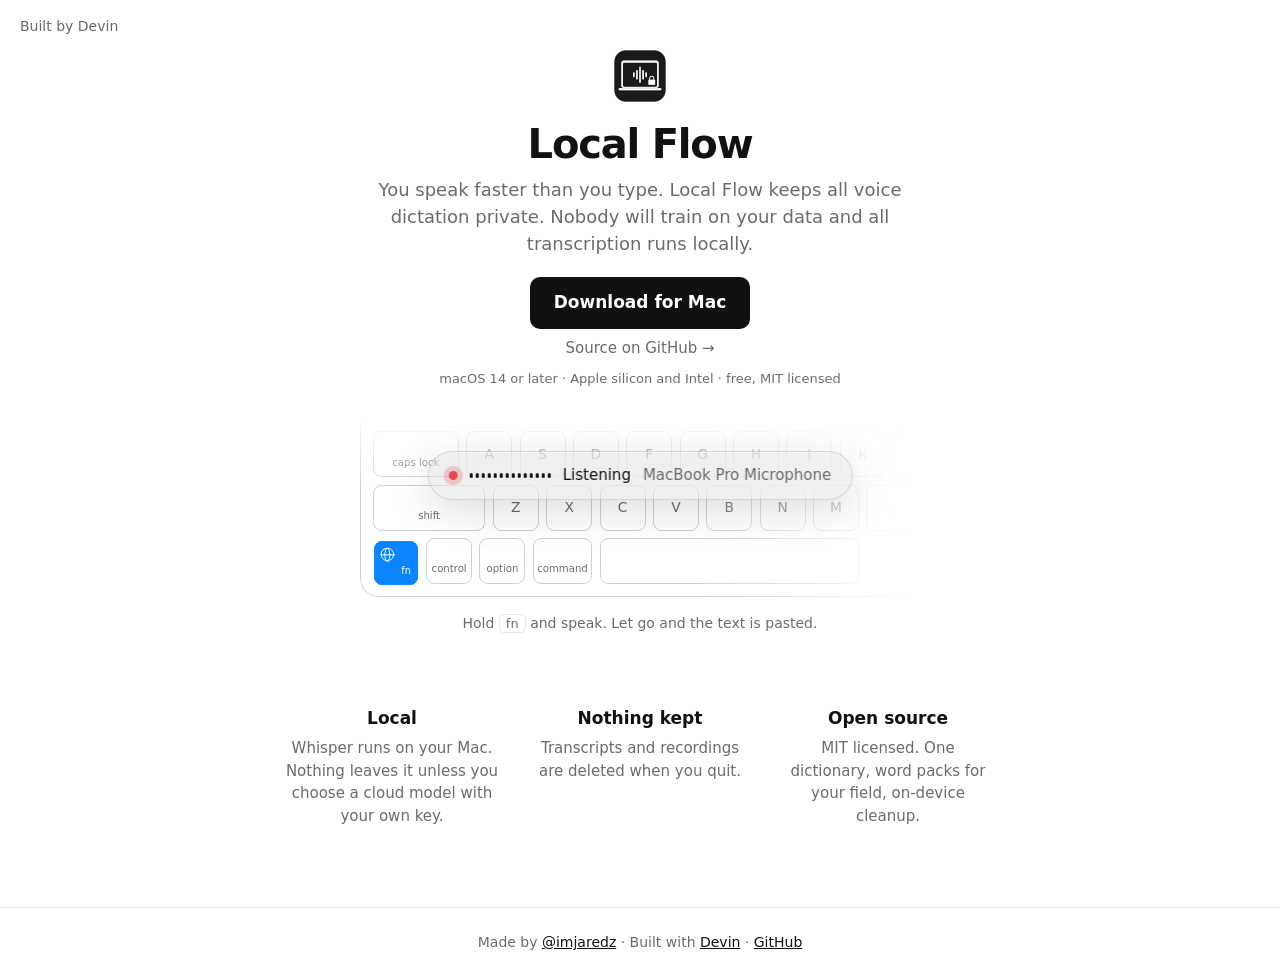
==== site/index.html @ 2ea8a8a6 "Site: Built by Devin top-left, Follow me top-right that shows while the mouse moves Co-Authored-By: " ====
<!doctype html>
<html lang="en">
<head>
<meta charset="utf-8">
<meta name="viewport" content="width=device-width, initial-scale=1">
<title>Local Flow — private dictation for Mac</title>
<meta name="description" content="You speak faster than you type. Local Flow keeps all voice dictation private. Nobody will train on your data and all transcription runs locally.">
<meta property="og:title" content="Local Flow">
<meta property="og:description" content="You speak faster than you type. Local Flow keeps all voice dictation private. Nobody will train on your data and all transcription runs locally.">
<meta property="og:image" content="https://www.uselocalflow.app/icon.png">
<meta property="og:url" content="https://www.uselocalflow.app/">
<link rel="canonical" href="https://www.uselocalflow.app/">
<link rel="icon" href="favicon.png">
<link rel="stylesheet" href="style.css">
</head>
<body>
<a class="corner left" href="https://devin.ai">Built by Devin</a>
<a class="corner right" id="follow" href="https://x.com/imjaredz">Follow me</a>
<main>
  <header class="hero">
    <img class="mark" src="icon.png" alt="" width="88" height="88">
    <h1>Local Flow</h1>
    <p class="lede">You speak faster than you type. Local Flow keeps all voice dictation private. Nobody will train on your data and all transcription runs locally.</p>
    <div class="cta">
      <a class="button" href="https://github.com/jzone3/local-flow/releases/latest/download/Local-Flow.dmg">Download for Mac</a>
      <a class="source" href="https://github.com/jzone3/local-flow">Source on GitHub →</a>
    </div>
    <p class="fine">macOS 14 or later · Apple silicon and Intel · free, MIT licensed</p>
  </header>

  <section class="demo" aria-label="Hold fn to dictate">
    <div class="stage" id="stage">
      <div class="bar" aria-hidden="true">
        <span class="dot"></span>
        <span class="wave"><i></i><i></i><i></i><i></i><i></i><i></i><i></i><i></i><i></i><i></i><i></i><i></i><i></i><i></i></span>
        <span class="state"><span class="listening">Listening</span><span class="transcribing">Transcribing</span></span>
        <span class="mic">MacBook Pro Microphone</span>
      </div>
      <div class="kbd" aria-hidden="true">
        <div class="row">
          <span class="key w175 mod">caps lock</span>
          <span class="key">A</span><span class="key">S</span><span class="key">D</span><span class="key">F</span><span class="key">G</span><span class="key">H</span><span class="key">J</span><span class="key">K</span><span class="key">L</span>
        </div>
        <div class="row">
          <span class="key w225 mod">shift</span>
          <span class="key">Z</span><span class="key">X</span><span class="key">C</span><span class="key">V</span><span class="key">B</span><span class="key">N</span><span class="key">M</span><span class="key">,</span>
        </div>
        <div class="row">
          <span class="key fn mod"><i class="globe"></i>fn</span>
          <span class="key mod">control</span>
          <span class="key mod">option</span>
          <span class="key w125 mod">command</span>
          <span class="key space"></span>
        </div>
      </div>
    </div>
    <p class="caption">Hold <kbd>fn</kbd> and speak. Let go and the text is pasted.</p>
  </section>

  <section class="features">
    <div><h2>Local</h2><p>Whisper runs on your Mac. Nothing leaves it unless you choose a cloud model with your own key.</p></div>
    <div><h2>Nothing kept</h2><p>Transcripts and recordings are deleted when you quit.</p></div>
    <div><h2>Open source</h2><p>MIT licensed. One dictionary, word packs for your field, on-device cleanup.</p></div>
  </section>
</main>

<footer>
  <p>Made by <a href="https://x.com/imjaredz">@imjaredz</a> · Built with <a href="https://devin.ai">Devin</a> · <a href="https://github.com/jzone3/local-flow">GitHub</a></p>
</footer>

<script>
(function () {
  var follow = document.getElementById('follow');
  if (follow && window.matchMedia('(hover: hover)').matches) {
    var timer;
    document.addEventListener('mousemove', function () {
      follow.classList.add('show');
      clearTimeout(timer);
      timer = setTimeout(function () { follow.classList.remove('show'); }, 1000);
    });
  }
})();
(function () {
  var stage = document.getElementById('stage');
  if (!stage) return;
  if (window.matchMedia('(prefers-reduced-motion: reduce)').matches) {
    stage.className = 'stage pressed listening';
    return;
  }
  var steps = [
    ['stage pressed listening', 2400],
    ['stage transcribing', 1000],
    ['stage transcribing hiding', 1200]
  ];
  var i = 0;
  function next() {
    stage.className = steps[i][0];
    var wait = steps[i][1];
    i = (i + 1) % steps.length;
    setTimeout(next, wait);
  }
  next();
})();
</script>
</body>
</html>
---- site/style.css ----
:root {
  color-scheme: light dark;
  --fg: #111; --bg: #fff; --muted: #6b6b6b; --line: #e6e6e6;
  --key-line: #cfcfcf;
  --k: clamp(30px, 8vw, 46px);
}
@media (prefers-color-scheme: dark) {
  :root { --fg: #f2f2f2; --bg: #0b0b0b; --muted: #9a9a9a; --line: #222; --key-line: #333; }
}
* { box-sizing: border-box; }
html, body { margin: 0; }
body {
  font: 17px/1.5 -apple-system, BlinkMacSystemFont, "SF Pro Text", system-ui, "Segoe UI", Helvetica, Arial, sans-serif;
  color: var(--fg); background: var(--bg); -webkit-font-smoothing: antialiased;
  overflow-x: hidden;
}
a { color: var(--fg); }
main { max-width: 760px; margin: 0 auto; padding: 44px 24px 0; }

.corner { position: fixed; top: 16px; font-size: 14px; color: var(--muted); text-decoration: none; z-index: 10; }
.corner:hover { color: var(--fg); text-decoration: underline; }
.corner.left { left: 20px; }
.corner.right { right: 20px; opacity: 0; transition: opacity 0.4s ease; }
.corner.right.show, .corner.right:hover, .corner.right:focus-visible { opacity: 1; }
@media (hover: none) { .corner.right { opacity: 1; } }

.hero { text-align: center; }
.mark { width: 64px; height: 64px; margin: 0 auto 14px; display: block; border-radius: 15px; }
h1 { font-size: 40px; line-height: 1.1; letter-spacing: -0.03em; margin: 0 0 10px; font-weight: 700; }
.lede { font-size: 18px; color: var(--muted); max-width: 560px; margin: 0 auto 20px; }
.cta { display: flex; flex-direction: column; align-items: center; gap: 8px; margin: 0 0 10px; }
.button { display: inline-block; background: var(--fg); color: var(--bg); text-decoration: none; padding: 13px 24px; border-radius: 10px; font-weight: 600; font-size: 17px; }
.source { font-size: 15px; color: var(--muted); text-decoration: none; }
.source:hover { color: var(--fg); text-decoration: underline; }
.fine { color: var(--muted); font-size: 13px; margin: 0; }

.demo { margin: 28px 0 0; text-align: center; }
.stage { position: relative; max-width: 560px; margin: 0 auto; }
.caption { color: var(--muted); font-size: 14px; margin: 16px 0 0; }
kbd { font: inherit; font-size: 13px; padding: 1px 6px; border: 1px solid var(--line); border-radius: 5px; }

/* keyboard: bottom-left corner of a Mac keyboard */
.kbd {
  --gap: calc(var(--k) * 0.16);
  border: 1px solid var(--key-line); border-right: 0; border-top: 0;
  border-radius: 0 0 0 calc(var(--k) * 0.4);
  padding: calc(var(--gap) * 2) 0 calc(var(--gap) * 1.6) calc(var(--gap) * 1.6);
  display: flex; flex-direction: column; gap: var(--gap);
  overflow: hidden; text-align: left;
  -webkit-mask-image: linear-gradient(to right, #000 60%, transparent 98%), linear-gradient(to bottom, transparent, #000 40%);
  -webkit-mask-composite: source-in;
  mask-image: linear-gradient(to right, #000 60%, transparent 98%), linear-gradient(to bottom, transparent, #000 40%);
  mask-composite: intersect;
}
.row { display: flex; gap: var(--gap); }
.key {
  flex: 0 0 auto; width: var(--k); height: var(--k);
  background: transparent; border-radius: calc(var(--k) * 0.18);
  border: 1px solid var(--key-line);
  display: flex; align-items: center; justify-content: center;
  font-size: calc(var(--k) * 0.3); font-weight: 500; color: var(--muted);
  transition: transform .12s ease, background .12s ease, color .12s ease;
}
.key.mod { font-size: calc(var(--k) * 0.22); align-items: flex-end; padding-bottom: calc(var(--k) * 0.14); color: var(--muted); }
.key.w125 { width: calc(var(--k) * 1.25 + var(--gap) * 0.25); }
.key.w175 { width: calc(var(--k) * 1.75 + var(--gap) * 0.75); }
.key.w225 { width: calc(var(--k) * 2.25 + var(--gap) * 1.25); }
.key.space { width: calc(var(--k) * 5 + var(--gap) * 4); }
.key.fn { position: relative; justify-content: flex-end; padding-right: calc(var(--k) * 0.14); background: var(--fg); border-color: var(--fg); color: var(--bg); box-shadow: 0 2px 6px rgba(0,0,0,.18); }
.key.fn .globe, .key.fn .globe::before, .key.fn .globe::after { border-color: var(--bg); }
.globe {
  position: absolute; top: calc(var(--k) * 0.14); left: calc(var(--k) * 0.14);
  width: calc(var(--k) * 0.3); height: calc(var(--k) * 0.3);
  border: 1.5px solid var(--muted); border-radius: 50%;
}
.globe::before, .globe::after { content: ""; position: absolute; border: 1.5px solid var(--muted); }
.globe::before { inset: -1.5px 25%; border-radius: 50%; }
.globe::after { left: -1.5px; right: -1.5px; top: 50%; height: 0; border-width: 1.5px 0 0; }
.pressed .key.fn { transform: translateY(2px) scale(.96); background: var(--accent, #0a84ff); border-color: var(--accent, #0a84ff); color: #fff; box-shadow: none; }
.pressed .key.fn .globe, .pressed .key.fn .globe::before, .pressed .key.fn .globe::after { border-color: #fff; }

/* the listening bar */
.bar {
  position: absolute; left: 50%; top: calc(var(--k) * 0.75); z-index: 2; transform: translate(-50%, 8px);
  display: inline-flex; align-items: center; gap: 12px; white-space: nowrap;
  padding: 12px 20px; border-radius: 999px;
  background: color-mix(in srgb, var(--fg) 6%, transparent);
  border: 1px solid color-mix(in srgb, var(--fg) 12%, transparent);
  box-shadow: 0 10px 40px rgba(0,0,0,.14), inset 0 1px 0 rgba(255,255,255,.25);
  -webkit-backdrop-filter: blur(20px); backdrop-filter: blur(20px);
  font-size: 15px; font-weight: 500;
  opacity: 0; transition: opacity .25s ease, transform .25s ease;
}
.listening .bar, .transcribing .bar { opacity: 1; transform: translate(-50%, 0); }
.hiding .bar { opacity: 0; transform: translate(-50%, 8px); }
.dot { width: 9px; height: 9px; border-radius: 50%; background: #e5484d; box-shadow: 0 0 0 5px rgba(229,72,77,.25); flex: none; transition: background .2s, box-shadow .2s; }
.transcribing .dot { background: var(--muted); box-shadow: 0 0 0 5px color-mix(in srgb, var(--muted) 25%, transparent); }
.wave { display: inline-flex; align-items: center; gap: 3px; height: 22px; }
.wave i { display: block; width: 3px; border-radius: 2px; background: var(--fg); height: 5px; animation: wave 1.1s ease-in-out infinite paused; }
.listening .wave i { animation-play-state: running; }
.wave i:nth-child(2n) { animation-delay: -.15s; } .wave i:nth-child(3n) { animation-delay: -.3s; } .wave i:nth-child(5n) { animation-delay: -.45s; } .wave i:nth-child(7n) { animation-delay: -.6s; }
@keyframes wave { 0%, 100% { height: 5px; } 50% { height: 20px; } }
.transcribing .wave { display: none; }
.state .transcribing { display: none; }
.transcribing .state .listening { display: none; }
.transcribing .state .transcribing { display: inline; }
.mic { color: var(--muted); font-weight: 400; }
.transcribing .mic { display: none; }

.features { display: grid; grid-template-columns: repeat(3, 1fr); gap: 28px 32px; margin: 72px 0 80px; text-align: center; }
.features h2 { font-size: 17px; margin: 0 0 6px; }
.features p { margin: 0; color: var(--muted); font-size: 15px; }

footer { border-top: 1px solid var(--line); padding: 24px; color: var(--muted); font-size: 14px; text-align: center; }
footer p { margin: 0; }

@media (max-width: 640px) {
  main { padding: 36px 20px 0; }
  .mark { width: 72px; height: 72px; border-radius: 16px; }
  h1 { font-size: 36px; }
  .lede { font-size: 18px; }
  .cta { align-items: stretch; }
  .button { text-align: center; padding: 15px 20px; }
  .source { text-align: center; }
  .demo { margin-top: 24px; }
  .bar { font-size: 14px; padding: 11px 16px; gap: 10px; }
  .mic { display: none; }
  .features { grid-template-columns: 1fr; gap: 24px; margin: 56px 0 56px; }
}

@media (prefers-reduced-motion: reduce) {
  .key, .bar, .dot, .corner { transition: none; }
  .wave i { animation: none; }
  .wave i:nth-child(odd) { height: 12px; } .wave i:nth-child(3n) { height: 18px; } .wave i:nth-child(4n) { height: 8px; }
}
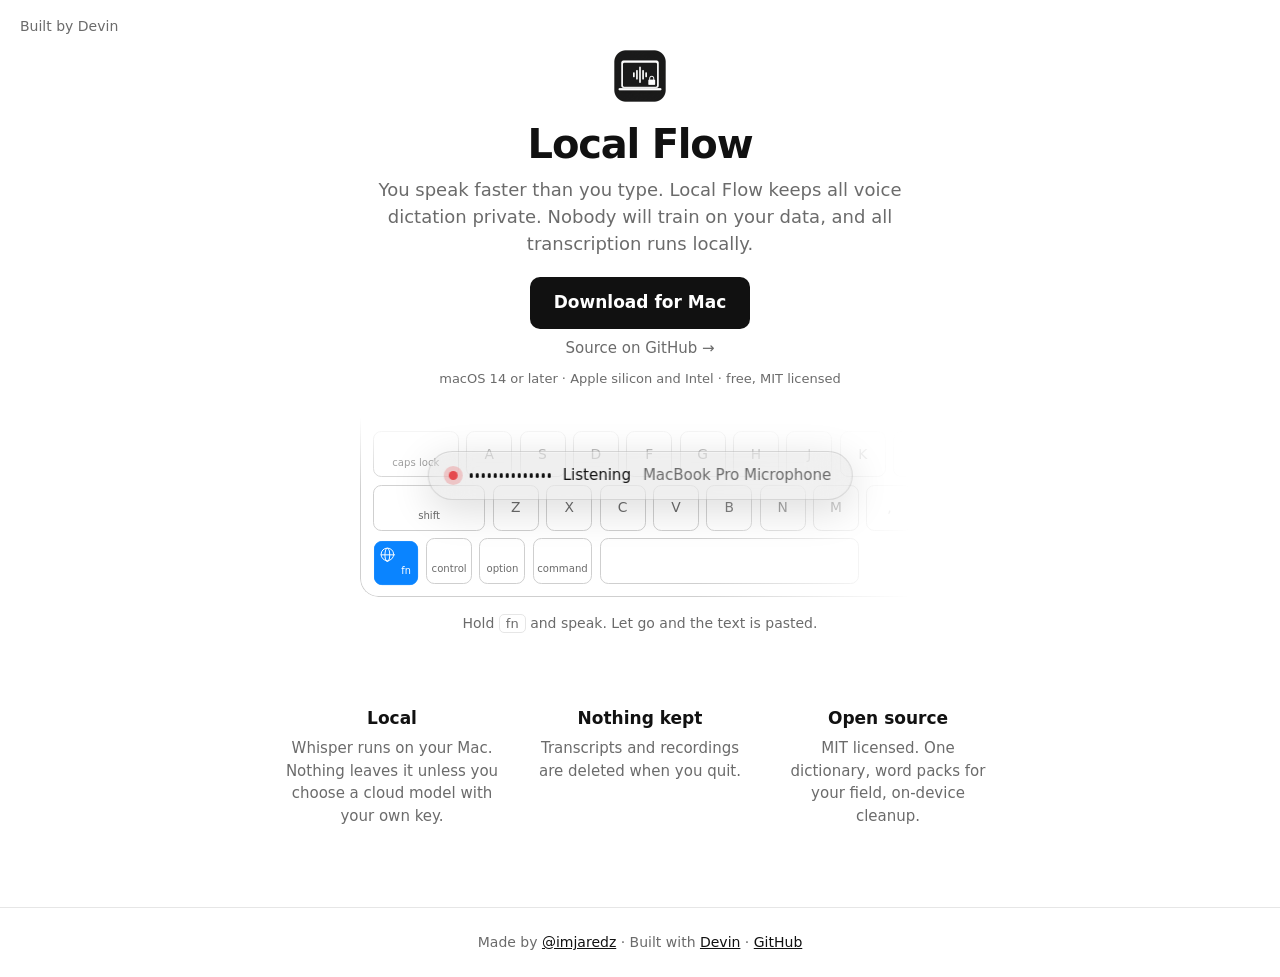
==== commit 7d5230f2: "Copy: comma in the description; capitalization Co-Authored-By: JZ Cog <jared.zoneraich@cognition.ai>" ====
--- a/site/index.html
+++ b/site/index.html
@@ -4,14 +4,14 @@
 <meta charset="utf-8">
 <meta name="viewport" content="width=device-width, initial-scale=1">
 <title>Local Flow — private dictation for Mac</title>
-<meta name="description" content="You speak faster than you type. Local Flow keeps all voice dictation private. Nobody will train on your data and all transcription runs locally.">
+<meta name="description" content="You speak faster than you type. Local Flow keeps all voice dictation private. Nobody will train on your data, and all transcription runs locally.">
 <meta property="og:title" content="Local Flow">
-<meta property="og:description" content="You speak faster than you type. Local Flow keeps all voice dictation private. Nobody will train on your data and all transcription runs locally.">
+<meta property="og:description" content="You speak faster than you type. Local Flow keeps all voice dictation private. Nobody will train on your data, and all transcription runs locally.">
 <meta property="og:image" content="https://www.uselocalflow.app/icon.png">
 <meta property="og:url" content="https://www.uselocalflow.app/">
 <link rel="canonical" href="https://www.uselocalflow.app/">
 <link rel="icon" href="favicon.png">
-<link rel="stylesheet" href="style.css">
+<link rel="stylesheet" href="style.css?v=4">
 </head>
 <body>
 <a class="corner left" href="https://devin.ai">Built by Devin</a>
@@ -20,7 +20,7 @@
   <header class="hero">
     <img class="mark" src="icon.png" alt="" width="88" height="88">
     <h1>Local Flow</h1>
-    <p class="lede">You speak faster than you type. Local Flow keeps all voice dictation private. Nobody will train on your data and all transcription runs locally.</p>
+    <p class="lede">You speak faster than you type. Local Flow keeps all voice dictation private. Nobody will train on your data, and all transcription runs locally.</p>
     <div class="cta">
       <a class="button" href="https://github.com/jzone3/local-flow/releases/latest/download/Local-Flow.dmg">Download for Mac</a>
       <a class="source" href="https://github.com/jzone3/local-flow">Source on GitHub →</a>
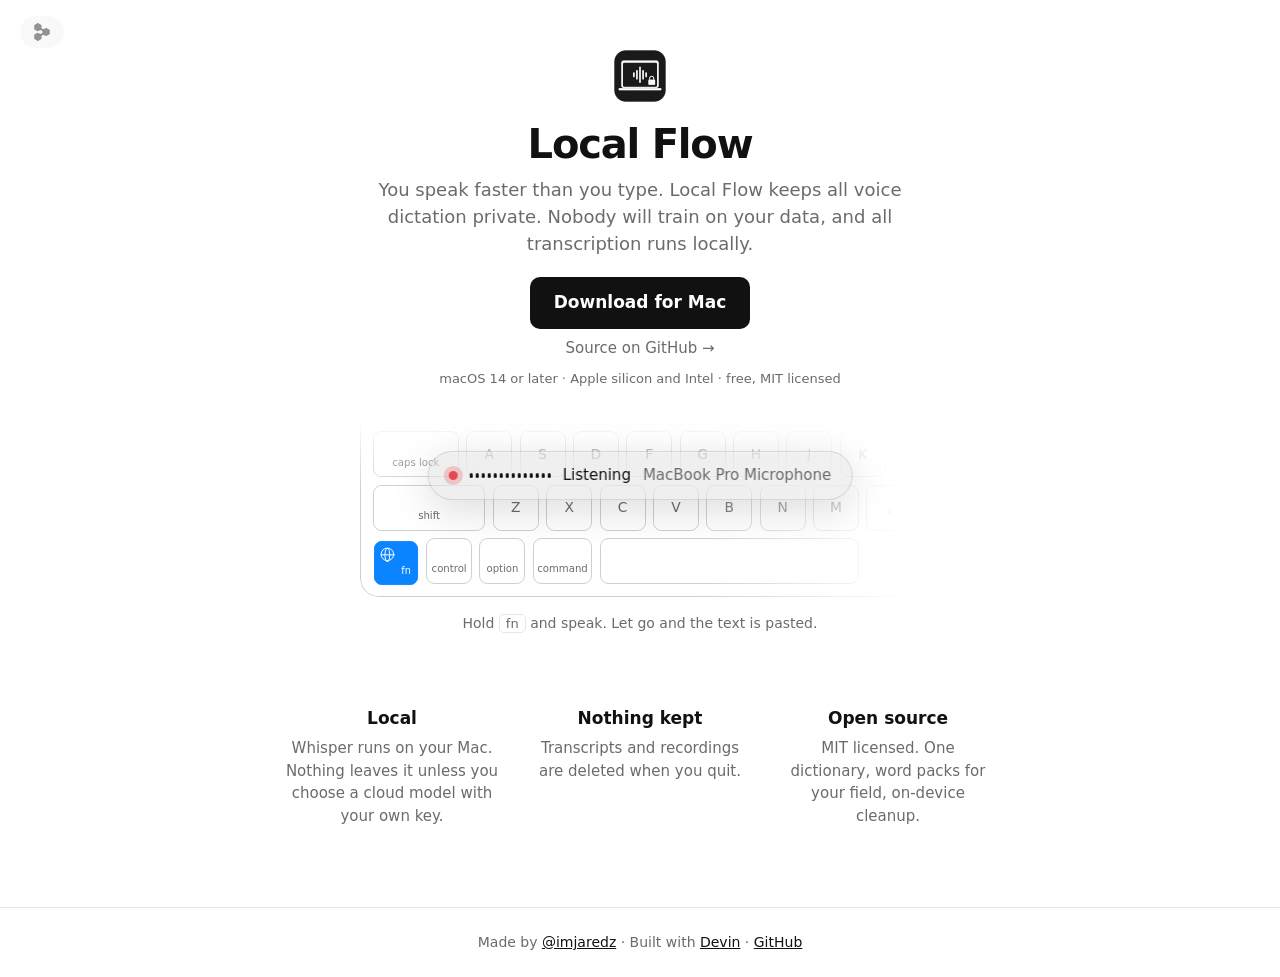
==== commit 023a287f: "Site: Devin and X logo pills in the corners, faint until hover Co-Authored-By: JZ Cog <jared.zonerai" ====
--- a/site/index.html
+++ b/site/index.html
@@ -11,11 +11,11 @@
 <meta property="og:url" content="https://www.uselocalflow.app/">
 <link rel="canonical" href="https://www.uselocalflow.app/">
 <link rel="icon" href="favicon.png">
-<link rel="stylesheet" href="style.css?v=4">
+<link rel="stylesheet" href="style.css?v=5">
 </head>
 <body>
-<a class="corner left" href="https://devin.ai">Built by Devin</a>
-<a class="corner right" id="follow" href="https://x.com/imjaredz">Follow me</a>
+<a class="corner left" href="https://devin.ai" aria-label="Built by Devin" title="Built by Devin"><svg viewBox="0 0 1400 1600" width="16" height="18" aria-hidden="true"><path fill="currentColor" d="M6.0724,539.4025V210.1092c.0001-14.4719,7.7208-27.8445,20.2538-35.0804L311.4249,10.427c12.533-7.236,27.9744-7.236,40.5074,0l285.0989,164.6019c12.533,7.2359,20.2537,20.6085,20.2537,35.0804v168.1715c1.2505,55.8821,30.7856,109.7814,82.7306,139.7719,51.945,29.9905,113.3907,28.6189,162.4117,1.7606l145.6404-84.0855c12.533-7.2359,27.9744-7.2359,40.5074,0l285.0989,164.6019c12.533,7.2359,20.2537,20.6085,20.2537,35.0804v329.2037c0,14.4719-7.7206,27.8445-20.2536,35.0804l-285.0989,164.6019c-12.533,7.2359-27.9744,7.236-40.5074,0l-144.4618-83.4051c-49.2104-27.4815-111.2175-29.1254-163.5765,1.104-51.9443,29.9901-81.4793,83.8883-82.7305,139.7699v168.1257c0,14.4719-7.7207,27.8445-20.2537,35.0804l-285.0989,164.6019c-12.533,7.2359-27.9744,7.2359-40.5074,0L26.3399,1424.9711c-12.533-7.236-20.2537-20.6085-20.2537-35.0804v-329.2038c.0001-14.4719,7.7208-27.8445,20.2538-35.0804l285.0988-164.6019c12.533-7.236,27.9744-7.236,40.5074,0l145.9702,84.276c48.9621,26.6706,110.2347,27.967,162.0542-1.951,52.359-30.2296,81.9388-84.7522,82.7443-141.1106-1.2502-55.8826-30.7855-115.5579-82.7306-145.5484-51.945-29.9905-113.3905-28.6192-162.4113-1.7608l-146.31,84.9496c-12.5874,7.3084-28.1283,7.3017-40.7093-.0178L26.2098,574.4156c-12.4675-7.2533-20.1375-20.5892-20.1374-35.0131Z"/></svg></a>
+<a class="corner right" id="follow" href="https://x.com/imjaredz" aria-label="Follow @imjaredz on X" title="Follow @imjaredz"><svg viewBox="0 0 24 24" width="16" height="16" aria-hidden="true"><path fill="currentColor" d="M18.244 2.25h3.308l-7.227 8.26 8.502 11.24H16.17l-5.214-6.817L4.99 21.75H1.68l7.73-8.835L1.254 2.25H8.08l4.713 6.231zm-1.161 17.52h1.833L7.084 4.126H5.117z"/></svg></a>
 <main>
   <header class="hero">
     <img class="mark" src="icon.png" alt="" width="88" height="88">
--- a/site/style.css
+++ b/site/style.css
@@ -1,11 +1,11 @@
 :root {
   color-scheme: light dark;
   --fg: #111; --bg: #fff; --muted: #6b6b6b; --line: #e6e6e6;
-  --key-line: #cfcfcf;
+  --key-line: #cfcfcf; --pill: #f1f1f1; --pill-hover: #e6e6e6;
   --k: clamp(30px, 8vw, 46px);
 }
 @media (prefers-color-scheme: dark) {
-  :root { --fg: #f2f2f2; --bg: #0b0b0b; --muted: #9a9a9a; --line: #222; --key-line: #333; }
+  :root { --fg: #f2f2f2; --bg: #0b0b0b; --muted: #9a9a9a; --line: #222; --key-line: #333; --pill: #1a1a1a; --pill-hover: #262626; }
 }
 * { box-sizing: border-box; }
 html, body { margin: 0; }
@@ -17,12 +17,13 @@
 a { color: var(--fg); }
 main { max-width: 760px; margin: 0 auto; padding: 44px 24px 0; }
 
-.corner { position: fixed; top: 16px; font-size: 14px; color: var(--muted); text-decoration: none; z-index: 10; }
-.corner:hover { color: var(--fg); text-decoration: underline; }
+.corner { position: fixed; top: 16px; z-index: 10; display: inline-flex; align-items: center; justify-content: center; width: 44px; height: 32px; border-radius: 999px; background: var(--pill); color: var(--fg); opacity: 0.45; transition: opacity 0.35s ease, background 0.2s ease; }
+.corner:hover, .corner:focus-visible { opacity: 1; background: var(--pill-hover); }
 .corner.left { left: 20px; }
-.corner.right { right: 20px; opacity: 0; transition: opacity 0.4s ease; }
-.corner.right.show, .corner.right:hover, .corner.right:focus-visible { opacity: 1; }
-@media (hover: none) { .corner.right { opacity: 1; } }
+.corner.right { right: 20px; opacity: 0; }
+.corner.right.show { opacity: 0.45; }
+.corner.right:hover, .corner.right:focus-visible { opacity: 1; }
+@media (hover: none) { .corner.right { opacity: 0.45; } }
 
 .hero { text-align: center; }
 .mark { width: 64px; height: 64px; margin: 0 auto 14px; display: block; border-radius: 15px; }
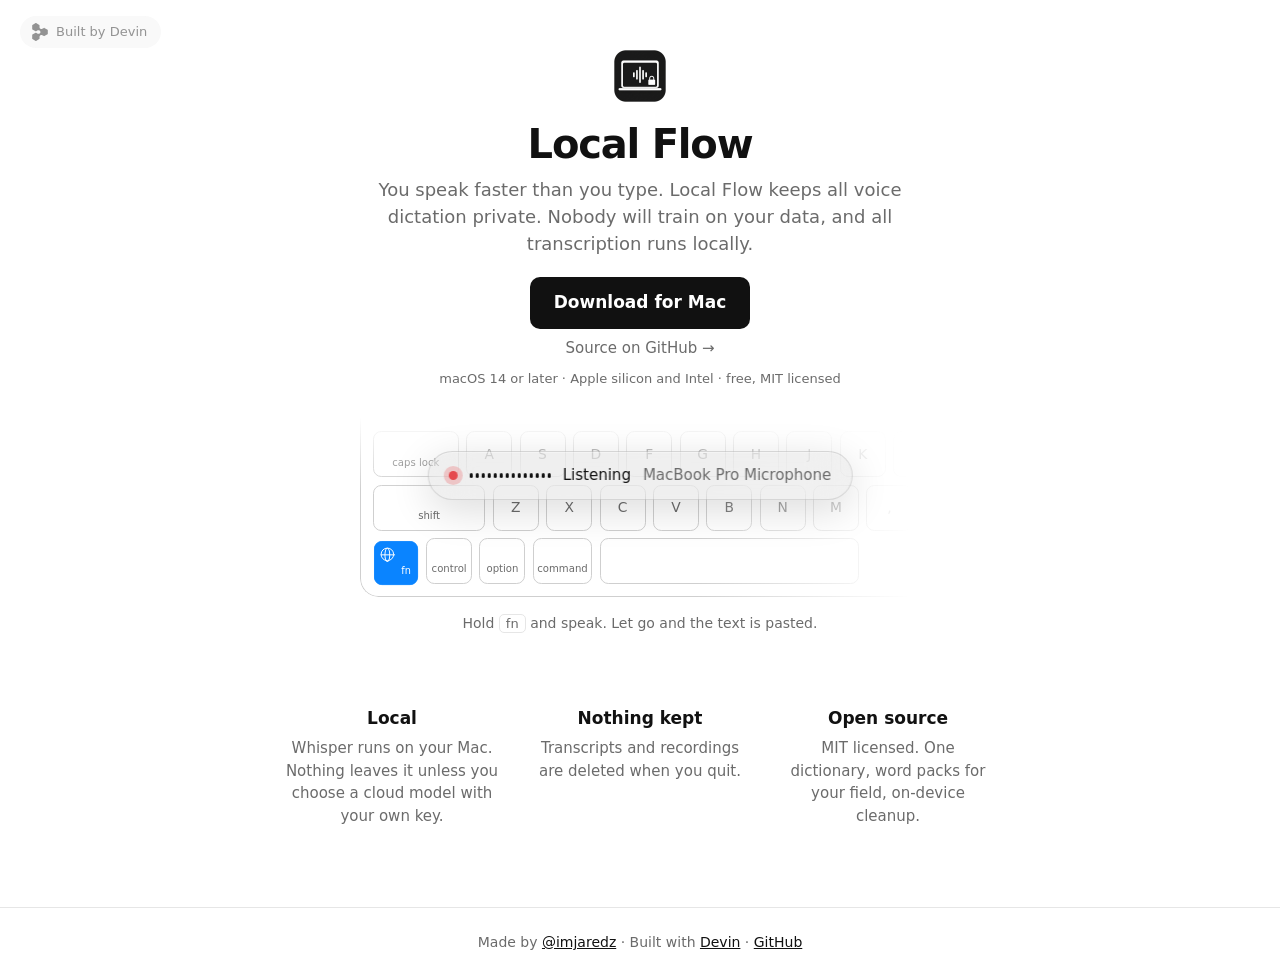
==== commit 6d027670: "Site: text in the corner pills Co-Authored-By: JZ Cog <jared.zoneraich@cognition.ai>" ====
--- a/site/index.html
+++ b/site/index.html
@@ -11,11 +11,11 @@
 <meta property="og:url" content="https://www.uselocalflow.app/">
 <link rel="canonical" href="https://www.uselocalflow.app/">
 <link rel="icon" href="favicon.png">
-<link rel="stylesheet" href="style.css?v=5">
+<link rel="stylesheet" href="style.css?v=6">
 </head>
 <body>
-<a class="corner left" href="https://devin.ai" aria-label="Built by Devin" title="Built by Devin"><svg viewBox="0 0 1400 1600" width="16" height="18" aria-hidden="true"><path fill="currentColor" d="M6.0724,539.4025V210.1092c.0001-14.4719,7.7208-27.8445,20.2538-35.0804L311.4249,10.427c12.533-7.236,27.9744-7.236,40.5074,0l285.0989,164.6019c12.533,7.2359,20.2537,20.6085,20.2537,35.0804v168.1715c1.2505,55.8821,30.7856,109.7814,82.7306,139.7719,51.945,29.9905,113.3907,28.6189,162.4117,1.7606l145.6404-84.0855c12.533-7.2359,27.9744-7.2359,40.5074,0l285.0989,164.6019c12.533,7.2359,20.2537,20.6085,20.2537,35.0804v329.2037c0,14.4719-7.7206,27.8445-20.2536,35.0804l-285.0989,164.6019c-12.533,7.2359-27.9744,7.236-40.5074,0l-144.4618-83.4051c-49.2104-27.4815-111.2175-29.1254-163.5765,1.104-51.9443,29.9901-81.4793,83.8883-82.7305,139.7699v168.1257c0,14.4719-7.7207,27.8445-20.2537,35.0804l-285.0989,164.6019c-12.533,7.2359-27.9744,7.2359-40.5074,0L26.3399,1424.9711c-12.533-7.236-20.2537-20.6085-20.2537-35.0804v-329.2038c.0001-14.4719,7.7208-27.8445,20.2538-35.0804l285.0988-164.6019c12.533-7.236,27.9744-7.236,40.5074,0l145.9702,84.276c48.9621,26.6706,110.2347,27.967,162.0542-1.951,52.359-30.2296,81.9388-84.7522,82.7443-141.1106-1.2502-55.8826-30.7855-115.5579-82.7306-145.5484-51.945-29.9905-113.3905-28.6192-162.4113-1.7608l-146.31,84.9496c-12.5874,7.3084-28.1283,7.3017-40.7093-.0178L26.2098,574.4156c-12.4675-7.2533-20.1375-20.5892-20.1374-35.0131Z"/></svg></a>
-<a class="corner right" id="follow" href="https://x.com/imjaredz" aria-label="Follow @imjaredz on X" title="Follow @imjaredz"><svg viewBox="0 0 24 24" width="16" height="16" aria-hidden="true"><path fill="currentColor" d="M18.244 2.25h3.308l-7.227 8.26 8.502 11.24H16.17l-5.214-6.817L4.99 21.75H1.68l7.73-8.835L1.254 2.25H8.08l4.713 6.231zm-1.161 17.52h1.833L7.084 4.126H5.117z"/></svg></a>
+<a class="corner left" href="https://devin.ai" aria-label="Built by Devin" title="Built by Devin"><svg viewBox="0 0 1400 1600" width="16" height="18" aria-hidden="true"><path fill="currentColor" d="M6.0724,539.4025V210.1092c.0001-14.4719,7.7208-27.8445,20.2538-35.0804L311.4249,10.427c12.533-7.236,27.9744-7.236,40.5074,0l285.0989,164.6019c12.533,7.2359,20.2537,20.6085,20.2537,35.0804v168.1715c1.2505,55.8821,30.7856,109.7814,82.7306,139.7719,51.945,29.9905,113.3907,28.6189,162.4117,1.7606l145.6404-84.0855c12.533-7.2359,27.9744-7.2359,40.5074,0l285.0989,164.6019c12.533,7.2359,20.2537,20.6085,20.2537,35.0804v329.2037c0,14.4719-7.7206,27.8445-20.2536,35.0804l-285.0989,164.6019c-12.533,7.2359-27.9744,7.236-40.5074,0l-144.4618-83.4051c-49.2104-27.4815-111.2175-29.1254-163.5765,1.104-51.9443,29.9901-81.4793,83.8883-82.7305,139.7699v168.1257c0,14.4719-7.7207,27.8445-20.2537,35.0804l-285.0989,164.6019c-12.533,7.2359-27.9744,7.2359-40.5074,0L26.3399,1424.9711c-12.533-7.236-20.2537-20.6085-20.2537-35.0804v-329.2038c.0001-14.4719,7.7208-27.8445,20.2538-35.0804l285.0988-164.6019c12.533-7.236,27.9744-7.236,40.5074,0l145.9702,84.276c48.9621,26.6706,110.2347,27.967,162.0542-1.951,52.359-30.2296,81.9388-84.7522,82.7443-141.1106-1.2502-55.8826-30.7855-115.5579-82.7306-145.5484-51.945-29.9905-113.3905-28.6192-162.4113-1.7608l-146.31,84.9496c-12.5874,7.3084-28.1283,7.3017-40.7093-.0178L26.2098,574.4156c-12.4675-7.2533-20.1375-20.5892-20.1374-35.0131Z"/></svg><span>Built by Devin</span></a>
+<a class="corner right" id="follow" href="https://x.com/imjaredz" aria-label="Follow @imjaredz on X" title="Follow @imjaredz"><svg viewBox="0 0 24 24" width="16" height="16" aria-hidden="true"><path fill="currentColor" d="M18.244 2.25h3.308l-7.227 8.26 8.502 11.24H16.17l-5.214-6.817L4.99 21.75H1.68l7.73-8.835L1.254 2.25H8.08l4.713 6.231zm-1.161 17.52h1.833L7.084 4.126H5.117z"/></svg><span>Follow me</span></a>
 <main>
   <header class="hero">
     <img class="mark" src="icon.png" alt="" width="88" height="88">
--- a/site/style.css
+++ b/site/style.css
@@ -17,9 +17,10 @@
 a { color: var(--fg); }
 main { max-width: 760px; margin: 0 auto; padding: 44px 24px 0; }
 
-.corner { position: fixed; top: 16px; z-index: 10; display: inline-flex; align-items: center; justify-content: center; width: 44px; height: 32px; border-radius: 999px; background: var(--pill); color: var(--fg); opacity: 0.45; transition: opacity 0.35s ease, background 0.2s ease; }
+.corner { position: fixed; top: 16px; z-index: 10; display: inline-flex; align-items: center; gap: 8px; height: 32px; padding: 0 14px 0 12px; border-radius: 999px; font-size: 13px; font-weight: 500; text-decoration: none; white-space: nowrap; background: var(--pill); color: var(--fg); opacity: 0.45; transition: opacity 0.35s ease, background 0.2s ease; }
 .corner:hover, .corner:focus-visible { opacity: 1; background: var(--pill-hover); }
 .corner.left { left: 20px; }
+.corner svg { flex: none; }
 .corner.right { right: 20px; opacity: 0; }
 .corner.right.show { opacity: 0.45; }
 .corner.right:hover, .corner.right:focus-visible { opacity: 1; }
